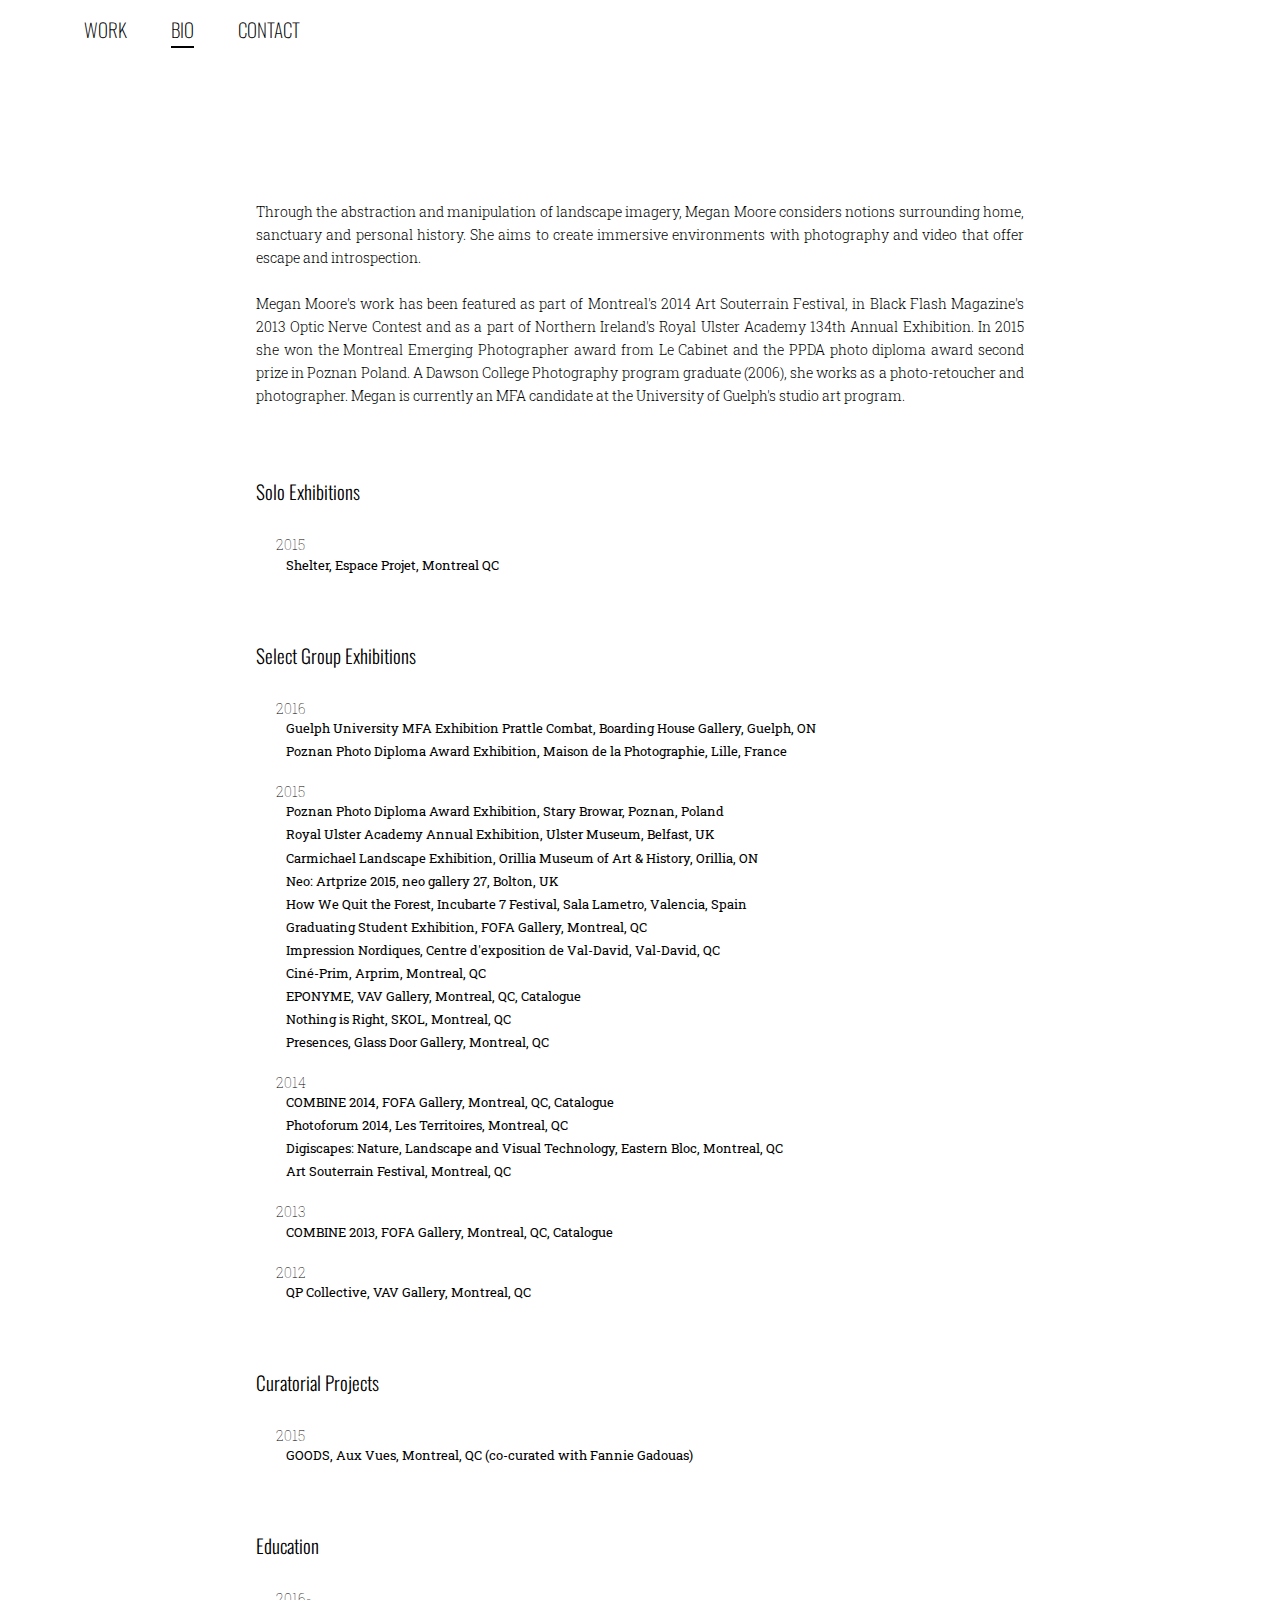
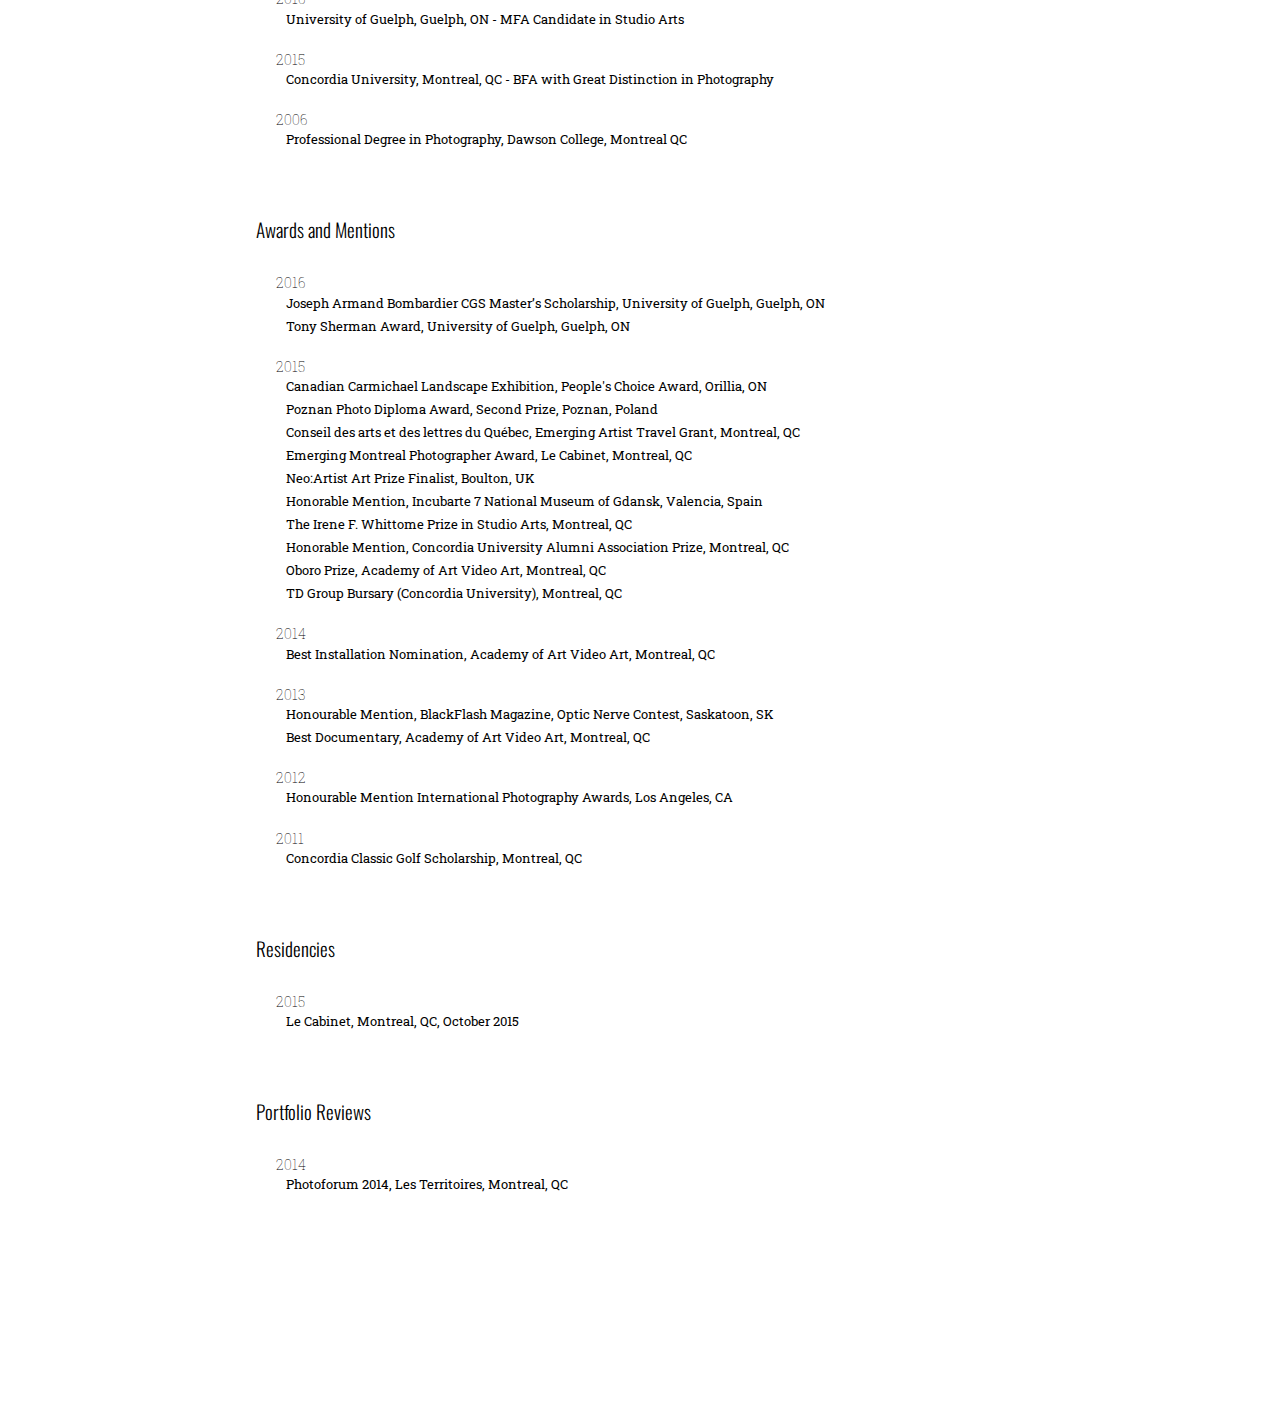
==== bio.html @ 0459675e "First commit of all code of the project" ====
<!DOCTYPE html>
<html>

<head>
    <meta name="viewport" content="width=device-width, initial-scale=1, minimum-scale=1">

    <meta charset="utf-8">
    <title>Megan Moore</title>
    <meta name="description" content="Megan Moore is a Montreal based photography and video artist.">
    <meta property="og:title" content="megan moore" />
    <meta property="og:image" content="http://www.meganmoore.ca/images/shelter/1.jpg" />
    <meta property="og:url" content="http://www.meganmoore.ca" />
    <meta property="og:description" content="Megan Moore is a Montreal based photography and video artist." />
    <meta name="twitter:card" content="summary">
    <meta name="twitter:url" content="http://www.meganmoore.ca">
    <meta name="twitter:title" content="megan moore">
    <meta name="twitter:description" content="Megan Moore is a Montreal based photography and video artist.">
    <meta name="twitter:image" content="http://www.meganmoore.ca/images/shelter/1.jpg">
    <link rel="stylesheet" href="style.css" media="screen" charset="utf-8">
    <style media="screen">
        #menu-bio a {
            padding-bottom: 2px;
            border-bottom: 2px black solid;
        }

        ul {
            padding-left: 30px;
        }

        h3 {
            padding-left: 20px;
        }
    </style>
</head>

<body>
    <ul id="main-menu">
        <li id="menu-work"><a href="work.html">WORK</a></li>
        <li id="menu-bio"><a href="bio.html">BIO</a></li>
        <li id="menu-contact"><a href="contact.html">CONTACT</a></li>
    </ul>
    <section id="bio">
        <div id="container">
            <h4 style="font-weight:300;">
                Through the abstraction and manipulation of landscape imagery, Megan Moore considers notions surrounding home, sanctuary
                and personal history. She aims to create immersive environments with photography and video that offer escape
                and introspection.<br>
                <br> Megan Moore's work has been featured as part of Montreal's 2014 Art Souterrain Festival, in Black Flash
                Magazine's 2013 Optic Nerve Contest and as a part of Northern Ireland's Royal Ulster Academy 134th Annual
                Exhibition. In 2015 she won the Montreal Emerging Photographer award from Le Cabinet and the PPDA photo diploma
                award second prize in Poznan Poland. A Dawson College Photography program graduate (2006), she works as a
                photo-retoucher and photographer. Megan is currently an MFA candidate at the University of Guelph's studio
                art program.
            </h4>
            <h2>Solo Exhibitions</h2>
            <h3>2015</h3>
            <ul>
                <li>Shelter, Espace Projet, Montreal QC</li>
            </ul>
            <br>
            <h2>Select Group Exhibitions</h2>
            <h3>2016</h3>
            <ul>
                <li>Guelph University MFA Exhibition Prattle Combat, Boarding House Gallery, Guelph, ON</li>
                <li>Poznan Photo Diploma Award Exhibition, Maison de la Photographie, Lille, France</li>
            </ul>
            <h3>2015</h3>
            <ul>
                <li>Poznan Photo Diploma Award Exhibition, Stary Browar, Poznan, Poland</li>
                <li>Royal Ulster Academy Annual Exhibition, Ulster Museum, Belfast, UK</li>
                <li>Carmichael Landscape Exhibition, Orillia Museum of Art &amp; History, Orillia, ON</li>
                <li>Neo: Artprize 2015, neo gallery 27, Bolton, UK</li>
                <li>How We Quit the Forest, Incubarte 7 Festival, Sala Lametro, Valencia, Spain</li>
                <li>Graduating Student Exhibition, FOFA Gallery, Montreal, QC </li>
                <li>Impression Nordiques, Centre d'exposition de Val-David, Val-David, QC</li>
                <li>Cin&eacute;-Prim, Arprim, Montreal, QC</li>
                <li>EPONYME, VAV Gallery, Montreal, QC, Catalogue</li>
                <li>Nothing is Right, SKOL, Montreal, QC</li>
                <li>Presences, Glass Door Gallery, Montreal, QC</li>
            </ul>
            <h3>2014</h3>
            <ul>
                <li>COMBINE 2014, FOFA Gallery, Montreal, QC, Catalogue</li>
                <li>Photoforum 2014, Les Territoires, Montreal, QC</li>
                <li>Digiscapes: Nature, Landscape and Visual Technology, Eastern Bloc, Montreal, QC</li>
                <li>Art Souterrain Festival, Montreal, QC</li>
            </ul>
            <h3>2013</h3>
            <ul>
                <li>COMBINE 2013, FOFA Gallery, Montreal, QC, Catalogue</li>
            </ul>
            <h3>2012</h3>
            <ul>
                <li>QP Collective, VAV Gallery, Montreal, QC</li>
            </ul>
            <br>
            <h2>Curatorial Projects </h2>
            <h3>2015</h3>
            <ul>
                <li>GOODS, Aux Vues, Montreal, QC (co-curated with Fannie Gadouas) </li>
            </ul>
            <br>
            <h2>Education</h2>
            <h3>2016-</h3>
            <ul>
                <li>University of Guelph, Guelph, ON - MFA Candidate in Studio Arts</li>
            </ul>
            <h3>2015</h3>
            <ul>
                <li>Concordia University, Montreal, QC - BFA with Great Distinction in Photography </li>
            </ul>
            <h3>2006</h3>
            <ul>
                <li>Professional Degree in Photography, Dawson College, Montreal QC</li>
            </ul>
            <br>

            <h2>Awards and Mentions</h2>
            <h3>2016</h3>
            <ul>
                <li>Joseph Armand Bombardier CGS Master’s Scholarship, University of Guelph, Guelph, ON</li>
                <li>Tony Sherman Award, University of Guelph, Guelph, ON</li>
            </ul>
            <h3>2015</h3>
            <ul>
                <li>Canadian Carmichael Landscape Exhibition, People's Choice Award, Orillia, ON</li>
                <li>Poznan Photo Diploma Award, Second Prize, Poznan, Poland</li>
                <li>Conseil des arts et des lettres du Qu&eacute;bec, Emerging Artist Travel Grant, Montreal, QC</li>
                <li>Emerging Montreal Photographer Award, Le Cabinet, Montreal, QC</li>
                <li>Neo:Artist Art Prize Finalist, Boulton, UK</li>
                <li>Honorable Mention, Incubarte 7 National Museum of Gdansk, Valencia, Spain</li>
                <li>The Irene F. Whittome Prize in Studio Arts, Montreal, QC</li>
                <li>Honorable Mention, Concordia University Alumni Association Prize, Montreal, QC</li>
                <li>Oboro Prize, Academy of Art Video Art, Montreal, QC</li>
                <li>TD Group Bursary (Concordia University), Montreal, QC</li>
            </ul>
            <h3>2014</h3>
            <ul>
                <li>Best Installation Nomination, Academy of Art Video Art, Montreal, QC</li>
            </ul>
            <h3>2013</h3>
            <ul>
                <li>Honourable Mention, BlackFlash Magazine, Optic Nerve Contest, Saskatoon, SK</li>
                <li>Best Documentary, Academy of Art Video Art, Montreal, QC</li>
            </ul>
            <h3>2012</h3>
            <ul>
                <li>Honourable Mention International Photography Awards, Los Angeles, CA</li>
            </ul>
            <h3>2011</h3>
            <ul>
                <li>Concordia Classic Golf Scholarship, Montreal, QC</li>
            </ul>
            <br>
            <!--<h2>Publications / Catalogues</h2>
            <h3>2015</h3>
            <ul>
                <li>Beha, Claire-Marine. Sorties, Quartier Libre, 25 novembre 2015, vol. 23 no. 7, Montreal, QC</li>
                <li>Royal Ulster Academy Annual Exhibition Catalogue, Belfast, UK</li>
                <li>Neo:Artist Artprize 2015 Exhibition Catalogue, Boulton, UK</li>
                <li>EPONYME Exhibition Catalogue, Concordia University, Montreal, QC</li>
                <li>Interfold Magazine, Issue 7, Montreal, QC, Spring 2015, Montreal, QC</li>
            </ul>
            <h3>2014</h3>
            <ul>
                <li>COMBINE 2014 Exhibition Catalogue, FOFA Gallery, Concordia University, Montreal, QC</li>
                <li>Collage, Home 1963-2013, Nouveau Projet, Spring-Summer 2014, 142-143, Montreal, QC</li>
                <li>Concordia Photography Collective, Issue #1, Spring 2014, Montreal, QC</li>
                <li>Yiara Magazine, Issue #2, Winter 2014, Montreal, QC</li>
                <li>Pohl, John. Art Souterrain: The art of everyday life, The Montreal Gazette, March 8th 2014, E4, Montreal,
                    QC
                </li>
                <li>Gunst, Julia. Report from the Underground: Nuit Blanche and Art Souterrain, March 3rd 2014, Montreal, QC<br>
                    <a style="color: black;text-decoration: none;" href="http://www.forgetthebox.net/report-underground-city-nuit-blanche-art-souterrain/">
              http://www.forgetthebox.net/</a></li>
            </ul>
            <h3>2013</h3>
            <ul>
                <li>COMBINE 2013 Exhibition Catalogue, FOFA Gallery, Concordia University, Montreal, QC</li>
                <li>Optic Nerve, Blackflash Magazine, Issue 30.3, Fall 2013, 16, Saskatoon, SK</li>
                <li>Collisions, Interfold Magazine, Issue 4, Montreal, QC, Winter 2013, Montreal, QC</li>
            </ul><br>-->
            <h2>Residencies</h2>
            <h3>2015</h3>
            <ul>
                <li>Le Cabinet, Montreal, QC, October 2015</li>
            </ul>
            <br>
            <h2>Portfolio Reviews</h2>
            <h3>2014</h3>
            <ul>
                <li>Photoforum 2014, Les Territoires, Montreal, QC</li>
            </ul>
            <br>
        </div>
    </section>
    <script src="script.js"></script>
</body>

</html>
---- style.css ----
/*
mobile video posts
size of the video player

*/

@import url('https://fonts.googleapis.com/css?family=Oswald:200|Roboto+Slab:300');
* {
    margin: 0;
}

#workSideMenu {
    cursor: pointer;
}

#workSideMenu {
    fill: black;
}

#workSideMenu:hover {
    color: rgb(95, 40, 150);
    fill: rgb(95, 40, 150);
}

#side-menu a {
    text-decoration: none;
    font-weight: 100;
    color: black;
    font-size: 1em;
}

#side-menu a:hover {
    border-bottom: 1px solid rgb(95, 40, 150);
    color: rgb(95, 40, 150);
    font-size: 1em;
}

#side-menu {
    z-index: 10000;
    position: fixed;
    padding-top: 100px;
    min-height: 800px;
    list-style: none;
    margin: 0;
    transition: top 0.8s;
    background-color: white;
    border-right: 1px solid rgb(200, 200, 200);
    border-bottom: 1px solid rgb(200, 200, 200);
}

#side-menu li {
    padding: 20px;
    padding-left: 50px;
    padding-right: 100px;
    text-align: left;
}

#main-link a {
    font-size: 1.8em;
    position: absolute;
    left: 5vw;
    top: 5vh;
    color: white;
    z-index: 1;
    text-decoration: none;
    font-weight: 100;
    padding-bottom: 2px;
}

#main-link a:hover {
    border-bottom: 2px white solid;
}

@media all and (min-aspect-ratio:1920/1080) {
    #main-video {
        width: 100vw;
        height: auto;
    }
}

@media all and (max-aspect-ratio:1920/1080) {
    #main-video {
        width: auto;
        height: 100vh;
    }
}

body {
    font-family: "Oswald", sans-serif;
    overflow-x: hidden;
}

#main-menu {
    z-index: 2;
    position: fixed;
    top: 0;
    left: 0;
    display: inline-block;
    width: 100vw;
    padding: 15px;
    padding-left: 5vw;
    font-size: 1.2em;
    font-weight: 100;
    background-color: white;
}

#main-menu li a {
    text-decoration: none;
    color: black;
}

#main-menu li {
    display: inline;
    padding: 20px;
}

#main-menu li a:hover {
    cursor: pointer;
    color: rgb(95, 40, 150);
}

.post {
    width: 100vw;
    height: 100vh;
    min-height: 500px;
    display: flex;
    justify-content: center;
    align-items: center;
}

.video-work {
    width: 70vw;
    max-width: 1000px;
    max-height: 666px;
    height: 40vw;
    align-content: center;
    padding: 50px;
    padding-right: 25px;
}

.statement {
    margin-top: -20vh;
    display: flex;
    flex-direction: column;
    justify-content: center;
    max-width: 400px;
    width: 30vw;
    height: 70vh;
    margin-left: -5vw;
    padding-right: 5vw;
}

.statement-video {
    margin-top: -20vh;
    display: flex;
    flex-direction: column;
    justify-content: center;
    max-width: 400px;
    width: 30vw;
    height: 70vh;
    padding-left: 3vw;
    padding-right: 5vw;
}

.statement p,
.statement-video p {
    font-family: "Roboto Slab", serif;
    font-size: 0.8em;
    text-align: justify;
    padding-bottom: 10px;
}

.statement h3,
.statement-video h3 {
    font-family: "Oswald", sans-serif;
    font-size: 1.2em;
    font-weight: 200;
    text-align: justify;
    padding-bottom: 30px;
}

#right-arrow {
    align-self: center;
    fill: white;
    margin-top: -10px;
    margin-left: 12px;
}

.image-gallery {
    padding: 20px;
    display: flex;
    width: 70vw;
    height: 80%;
    max-height: 80%;
    justify-content: center;
    align-items: center;
}

.image-gallery-inner {
    display: inline-flex;
    width: 70%;
    height: auto;
    white-space: nowrap;
    overflow-x: hidden;
    align-items: center;
}

@media all and (min-aspect-ratio:10/4) {
    .image-gallery-inner {
        max-width: 60%;
    }
}

.image-gallery-inner img {
    width: 100%;
    height: auto;
    min-width: 100%;
    display: inline;
    margin-left: 0px;
    transition: margin-left 0.5s;
}

#left-arrow-stdamase,
#left-arrow-homes,
#left-arrow-shelter,
#left-arrow-specimens {
    visibility: hidden;
}

#left-arrow-stdamase,
#left-arrow-homes,
#left-arrow-shelter,
#left-arrow-specimens,
#right-arrow-stdamase,
#right-arrow-homes,
#right-arrow-shelter,
#right-arrow-specimens {
    /*cursor: pointer;*/
    z-index: 1000;
}

#left-arrow-stdamase:hover,
#left-arrow-homes:hover,
#left-arrow-shelter:hover,
#left-arrow-specimens:hover,
#right-arrow-stdamase:hover,
#right-arrow-homes:hover,
#right-arrow-shelter:hover,
#right-arrow-specimens:hover {
    fill: rgb(95, 40, 150);
}

#bio {
    width: 100vw;
    display: flex;
    justify-content: center;
}

#container {
    text-align: justify;
    padding-top: 200px;
    padding-bottom: 200px;
    width: 60vw;
    max-width: 1000px;
}

#bio p {
    font-family: 'Roboto Slab', serif;
    font-size: 0.9em;
    line-height: 1.6em;
}

#bio li {
    font-family: 'Roboto Slab', serif;
    font-size: 0.8em;
    line-height: 1.8em;
    list-style-type: none;
}

#bio h3 {
    padding-top: 20px;
    font-weight: 100;
    font-family: 'Roboto Slab', serif;
    line-height: 1.2em;
    font-size: 0.9em;
}

#bio h2 {
    font-weight: 300;
    padding-top: 40px;
    padding-bottom: 10px;
    font-size: 1.2em;
}

#bio h4 {
    font-weight: 100;
    font-family: 'Roboto Slab', serif;
    font-size: 0.9em;
    padding-bottom: 30px;
    line-height: 1.6em;
}

#contact {
    width: 100vw;
    height: 100vh;
    display: flex;
    justify-content: center;
    align-content: center;
}

#contact-info {
    align-self: center;
    font-weight: 100;
    font-size: 1.2em;
    margin-top: -100px;
}

#contact-info a {
    color: black;
    font-size: 0.8em;
}

#contact-info p {
    padding: 50px;
    padding-top: 40px;
    border-top: 1px solid black;
    border-bottom: 1px solid black;
}

@media all and (max-width:980px) {
    .image-gallery {
        margin-top: 60px;
        padding: 0px;
        display: flex;
        width: 100vw;
        height: auto;
        max-height: 80%;
        justify-content: center;
        align-items: center;
        padding-bottom: 25px;
    }
    .post {
        width: 100vw;
        height: 100vh;
        min-height: 700px;
        display: flex;
        justify-content: center;
        align-items: center;
        flex-direction: column;
    }
    .statement {
        margin-top: 0px;
        padding-top: 0px;
        display: flex;
        flex-direction: column;
        justify-content: center;
        max-width: none;
        width: 80vw;
        height: auto;
        margin-left: 0;
        padding-right: 0;
        padding-left: 0;
    }
    .statement-video {
        margin-top: 0px;
        padding-top: 0px;
        display: flex;
        flex-direction: column;
        justify-content: center;
        max-width: none;
        width: 80vw;
        height: auto;
        margin-left: 0;
        padding-right: 0;
        padding-left: 0;
    }
    .video-work {
        width: 90vw;
        height: 60vw;
        align-content: center;
        padding: 0px;
        padding-bottom: 25px;
    }
}

@media all and (max-width:700px) {
    #container {
        text-align: justify;
        padding-top: 200px;
        padding-bottom: 200px;
        width: 80vw;
        max-width: 1000px;
    }
    #side-menu {
        z-index: 1001;
        position: fixed;
        padding-top: 50px;
        height: 100vh;
        max-height: 600px;
        width: 100vw;
        list-style: none;
        margin: 0;
        transition: top 0.8s;
        background-color: white;
        border-right: 1px solid rgb(200, 200, 200);
        border-bottom: 1px solid rgb(200, 200, 200);
        font-size: 1em;
    }
    #side-menu li {
        padding: 10px;
        padding-left: 20px;
        text-align: left;
    }
    #main-menu {
        z-index: 2000;
        position: fixed;
        top: 0;
        left: 0;
        width: 100vw;
        font-size: 1em;
        font-weight: 100;
        background-color: white;
        padding: 0;
        padding-top: 10px;
        padding-bottom: 10px;
    }
    #main-menu li a {
        text-decoration: none;
        color: black;
    }
    #main-menu li {
        padding: 0;
        padding-left: 15px;
        padding-right: 15px;
    }
}

@media all and (max-width:980px) and (orientation: landscape) {
    .video-work {
        width: 100vh;
        height: 66.6vh;
        align-content: center;
        padding: 0px;
        padding-top: 40px;
        padding-bottom: 25px;
    }
    .image-gallery {
        margin-top: 60px;
        padding: 0px;
        display: flex;
        width: 90vw;
        max-width: 700px;
        height: auto;
        max-height: 70vh;
        justify-content: center;
        align-items: center;
        padding-bottom: 25px;
    }
    .image-gallery-inner {
        display: inline-flex;
        width: 90%;
        max-height: 100%;
        white-space: nowrap;
        overflow-x: hidden;
        align-items: center;
    }
    .post {
        height: 120vh;
    }
}
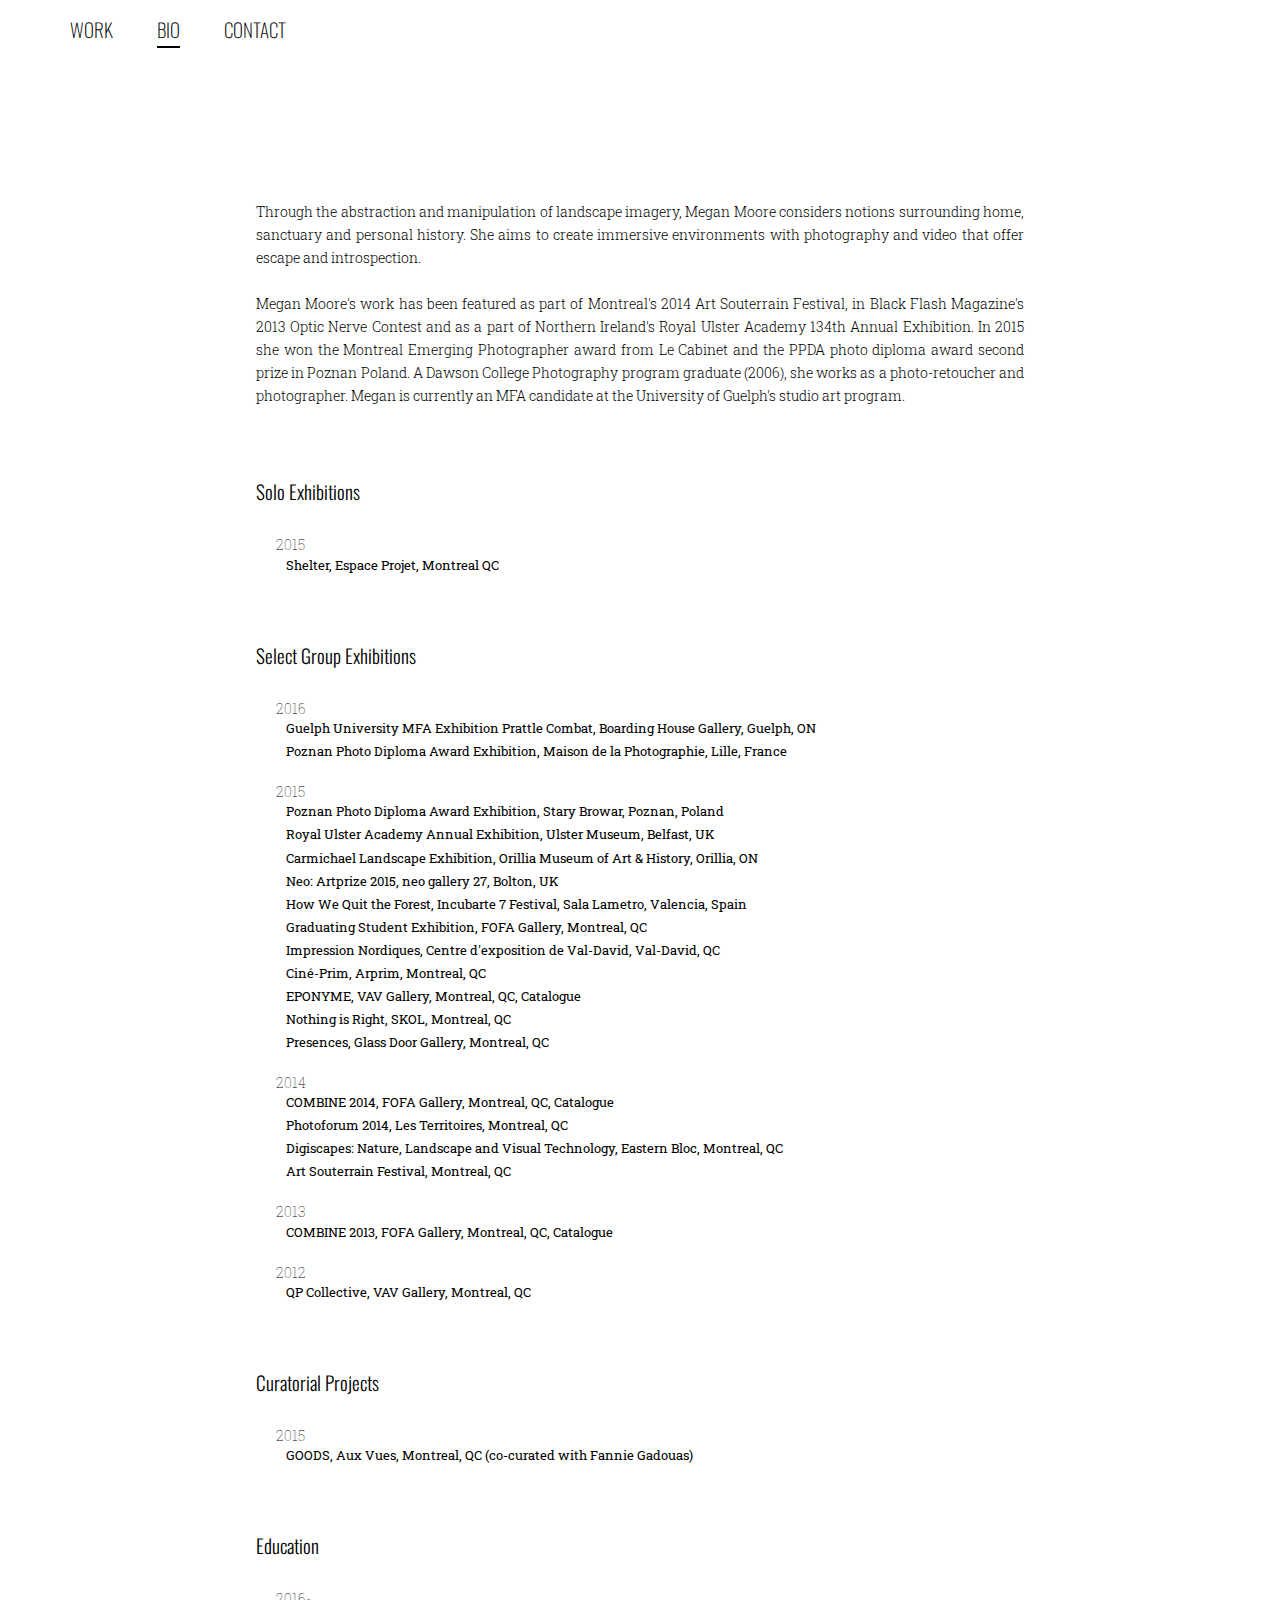
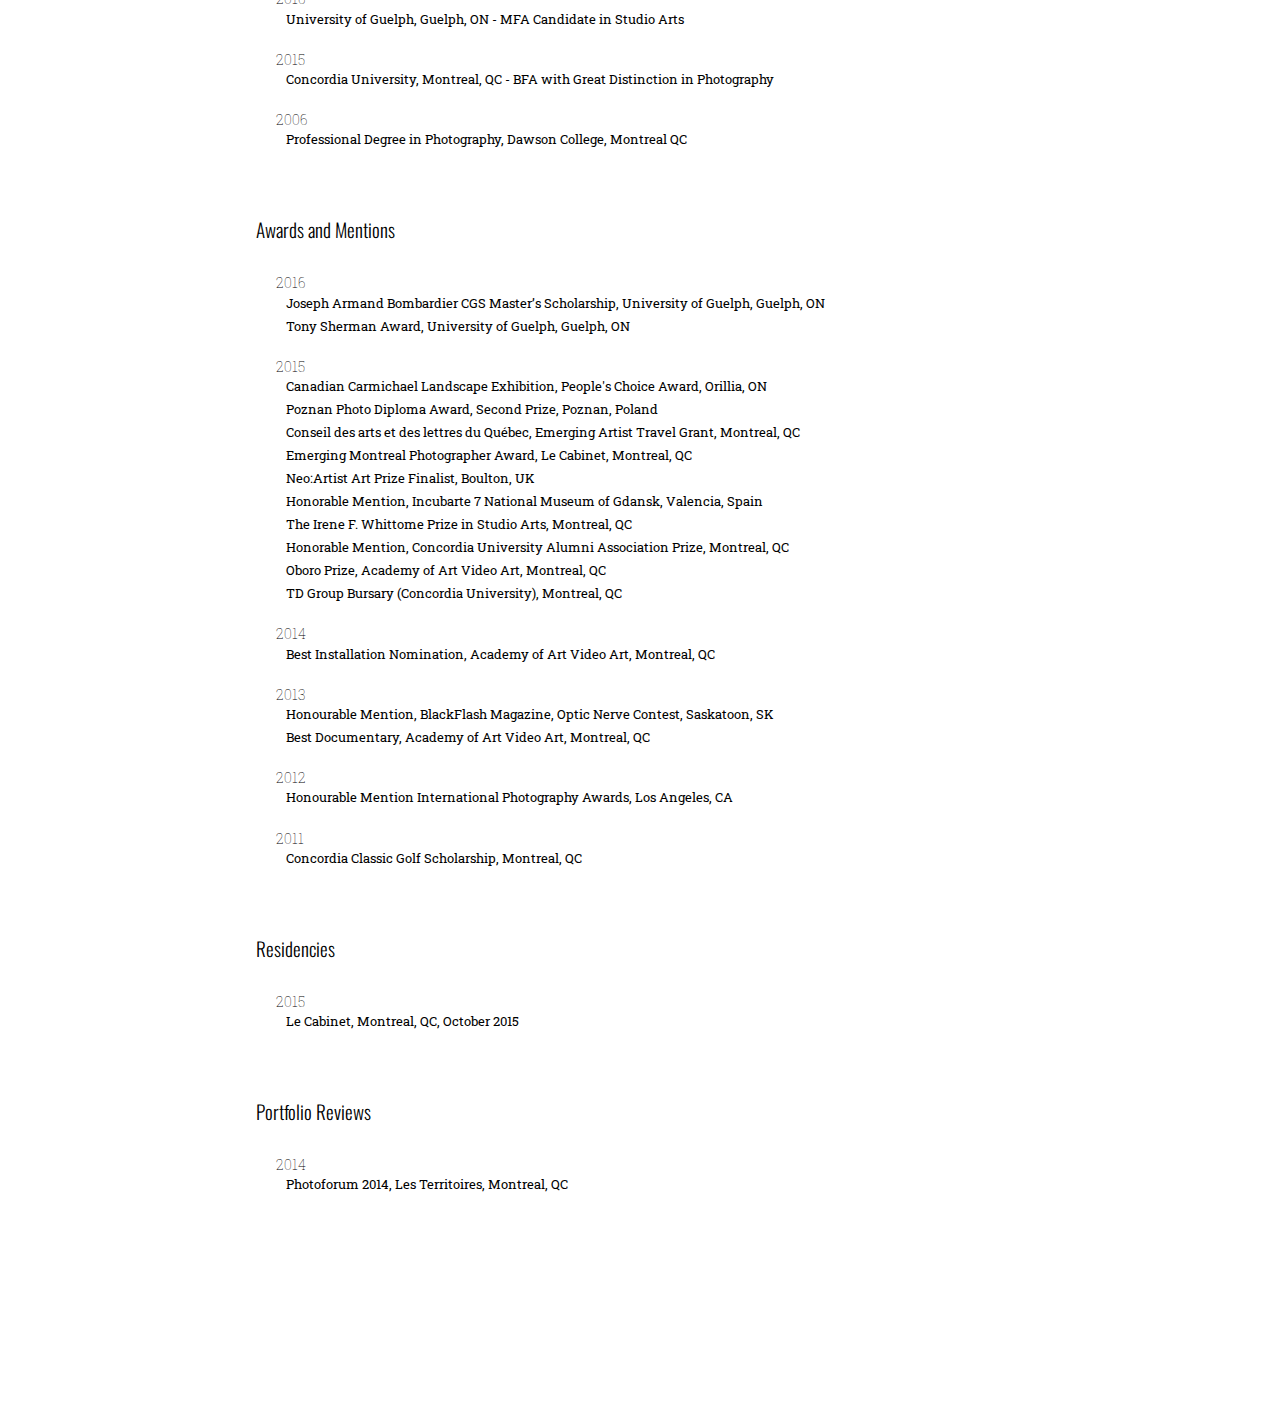
==== commit 36458bb4: "Modified media queries in style.css" ====
--- a/bio.html
+++ b/bio.html
@@ -40,7 +40,7 @@
         <li id="menu-contact"><a href="contact.html">CONTACT</a></li>
     </ul>
     <section id="bio">
-        <div id="container">
+        <div id="bio-container">
             <h4 style="font-weight:300;">
                 Through the abstraction and manipulation of landscape imagery, Megan Moore considers notions surrounding home, sanctuary
                 and personal history. She aims to create immersive environments with photography and video that offer escape
--- a/style.css
+++ b/style.css
@@ -1,58 +1,39 @@
-/*
-mobile video posts
-size of the video player
-
-*/
-
 @import url('https://fonts.googleapis.com/css?family=Oswald:200|Roboto+Slab:300');
+
+/*Intro page video full screen*/
+
+@media all and (min-aspect-ratio:1920/1080) {
+    #main-video {
+        width: 100vw;
+        height: auto;
+    }
+}
+
+@media all and (max-aspect-ratio:1920/1080) {
+    #main-video {
+        width: auto;
+        height: 100vh;
+    }
+}
+
+
+/*Limits size of image gallery over a specific aspect ratio*/
+
+@media all and (min-aspect-ratio:10/4) {
+    .image-gallery-inner {
+        max-width: 60%;
+    }
+}
+
+
+/*Applicable to every screen*/
+
 * {
     margin: 0;
 }
 
-#workSideMenu {
-    cursor: pointer;
-}
-
-#workSideMenu {
-    fill: black;
-}
-
-#workSideMenu:hover {
-    color: rgb(95, 40, 150);
-    fill: rgb(95, 40, 150);
-}
-
-#side-menu a {
-    text-decoration: none;
-    font-weight: 100;
-    color: black;
-    font-size: 1em;
-}
-
-#side-menu a:hover {
-    border-bottom: 1px solid rgb(95, 40, 150);
-    color: rgb(95, 40, 150);
-    font-size: 1em;
-}
-
-#side-menu {
-    z-index: 10000;
-    position: fixed;
-    padding-top: 100px;
-    min-height: 800px;
-    list-style: none;
-    margin: 0;
-    transition: top 0.8s;
-    background-color: white;
-    border-right: 1px solid rgb(200, 200, 200);
-    border-bottom: 1px solid rgb(200, 200, 200);
-}
-
-#side-menu li {
-    padding: 20px;
-    padding-left: 50px;
-    padding-right: 100px;
-    text-align: left;
+body {
+    font-family: "Oswald", sans-serif;
 }
 
 #main-link a {
@@ -71,25 +52,6 @@
     border-bottom: 2px white solid;
 }
 
-@media all and (min-aspect-ratio:1920/1080) {
-    #main-video {
-        width: 100vw;
-        height: auto;
-    }
-}
-
-@media all and (max-aspect-ratio:1920/1080) {
-    #main-video {
-        width: auto;
-        height: 100vh;
-    }
-}
-
-body {
-    font-family: "Oswald", sans-serif;
-    overflow-x: hidden;
-}
-
 #main-menu {
     z-index: 2;
     position: fixed;
@@ -98,7 +60,7 @@
     display: inline-block;
     width: 100vw;
     padding: 15px;
-    padding-left: 5vw;
+    padding-left: 50px;
     font-size: 1.2em;
     font-weight: 100;
     background-color: white;
@@ -115,7 +77,68 @@
 }
 
 #main-menu li a:hover {
+    color: rgb(95, 40, 150);
+}
+
+#arrowSideMenu {
     cursor: pointer;
+}
+
+#arrowSideMenu {
+    fill: black;
+}
+
+#arrowSideMenu:hover {
+    color: rgb(95, 40, 150);
+    fill: rgb(95, 40, 150);
+}
+
+#side-menu a {
+    text-decoration: none;
+    font-weight: 100;
+    color: black;
+    font-size: 1em;
+}
+
+#side-menu a:hover {
+    border-bottom: 1px solid rgb(95, 40, 150);
+    color: rgb(95, 40, 150);
+}
+
+#side-menu {
+    z-index: 10000;
+    position: fixed;
+    padding-top: 100px;
+    min-height: 800px;
+    max-height: 1000px;
+    list-style: none;
+    transition: top 0.8s;
+    background-color: white;
+    border-right: 1px solid rgb(200, 200, 200);
+    border-bottom: 1px solid rgb(200, 200, 200);
+}
+
+#side-menu li {
+    padding: 20px;
+    padding-left: 50px;
+    padding-right: 100px;
+    text-align: left;
+}
+
+#left-arrow-stdamase,
+#left-arrow-homes,
+#left-arrow-shelter,
+#left-arrow-specimens {
+    visibility: hidden;
+}
+
+.arrow {
+    /*cursor: pointer;*/
+    z-index: 1000;
+}
+
+.arrow:hover {
+    fill: rgb(95, 40, 150);
     color: rgb(95, 40, 150);
 }
 
@@ -151,39 +174,23 @@
 }
 
 .statement-video {
-    margin-top: -20vh;
-    display: flex;
-    flex-direction: column;
-    justify-content: center;
-    max-width: 400px;
-    width: 30vw;
-    height: 70vh;
+    margin-left: 0vw;
     padding-left: 3vw;
-    padding-right: 5vw;
-}
-
-.statement p,
-.statement-video p {
+}
+
+.statement p {
     font-family: "Roboto Slab", serif;
     font-size: 0.8em;
     text-align: justify;
     padding-bottom: 10px;
 }
 
-.statement h3,
-.statement-video h3 {
+.statement h3 {
     font-family: "Oswald", sans-serif;
     font-size: 1.2em;
     font-weight: 200;
     text-align: justify;
     padding-bottom: 30px;
-}
-
-#right-arrow {
-    align-self: center;
-    fill: white;
-    margin-top: -10px;
-    margin-left: 12px;
 }
 
 .image-gallery {
@@ -205,49 +212,12 @@
     align-items: center;
 }
 
-@media all and (min-aspect-ratio:10/4) {
-    .image-gallery-inner {
-        max-width: 60%;
-    }
-}
-
 .image-gallery-inner img {
     width: 100%;
     height: auto;
     min-width: 100%;
-    display: inline;
     margin-left: 0px;
     transition: margin-left 0.5s;
-}
-
-#left-arrow-stdamase,
-#left-arrow-homes,
-#left-arrow-shelter,
-#left-arrow-specimens {
-    visibility: hidden;
-}
-
-#left-arrow-stdamase,
-#left-arrow-homes,
-#left-arrow-shelter,
-#left-arrow-specimens,
-#right-arrow-stdamase,
-#right-arrow-homes,
-#right-arrow-shelter,
-#right-arrow-specimens {
-    /*cursor: pointer;*/
-    z-index: 1000;
-}
-
-#left-arrow-stdamase:hover,
-#left-arrow-homes:hover,
-#left-arrow-shelter:hover,
-#left-arrow-specimens:hover,
-#right-arrow-stdamase:hover,
-#right-arrow-homes:hover,
-#right-arrow-shelter:hover,
-#right-arrow-specimens:hover {
-    fill: rgb(95, 40, 150);
 }
 
 #bio {
@@ -256,7 +226,7 @@
     justify-content: center;
 }
 
-#container {
+#bio-container {
     text-align: justify;
     padding-top: 200px;
     padding-bottom: 200px;
@@ -327,89 +297,81 @@
     border-bottom: 1px solid black;
 }
 
-@media all and (max-width:980px) {
+@media all and (max-width:980px) and (min-width:700px) {
+    .post {
+        min-height: 700px;
+        flex-direction: column;
+    }
     .image-gallery {
         margin-top: 60px;
         padding: 0px;
-        display: flex;
         width: 100vw;
         height: auto;
         max-height: 80%;
-        justify-content: center;
-        align-items: center;
         padding-bottom: 25px;
-    }
-    .post {
-        width: 100vw;
-        height: 100vh;
-        min-height: 700px;
-        display: flex;
-        justify-content: center;
-        align-items: center;
-        flex-direction: column;
     }
     .statement {
         margin-top: 0px;
         padding-top: 0px;
-        display: flex;
-        flex-direction: column;
-        justify-content: center;
-        max-width: none;
+        max-width: 600px;
         width: 80vw;
         height: auto;
         margin-left: 0;
         padding-right: 0;
         padding-left: 0;
     }
-    .statement-video {
-        margin-top: 0px;
-        padding-top: 0px;
-        display: flex;
-        flex-direction: column;
-        justify-content: center;
-        max-width: none;
-        width: 80vw;
-        height: auto;
-        margin-left: 0;
-        padding-right: 0;
-        padding-left: 0;
-    }
     .video-work {
         width: 90vw;
         height: 60vw;
-        align-content: center;
         padding: 0px;
         padding-bottom: 25px;
     }
 }
 
+@media all and (max-width:980px) and (min-width:701px) and (orientation: landscape) {
+    .post {
+        height: 120vh;
+    }
+    .video-work {
+        width: 120vh;
+        height: 67.5vh;
+        max-width: 700px;
+        padding-top: 40px;
+    }
+    .image-gallery {
+        width: 120vh;
+        height: auto;
+        max-width: 700px;
+    }
+    .image-gallery-inner {
+        width: 90%;
+        max-height: 100%;
+    }
+}
+
 @media all and (max-width:700px) {
+    .post {
+        min-height: 700px;
+        flex-direction: column;
+    }
+    #side-menu {
+        z-index: 1001;
+        padding-top: 50px;
+        height: 100vh;
+        max-height: 600px;
+        width: 100vw;
+        font-size: 1em;
+    }
+    #side-menu li {
+        padding: 10px;
+        padding-left: 20px;
+    }
     #container {
         text-align: justify;
         padding-top: 200px;
         padding-bottom: 200px;
         width: 80vw;
         max-width: 1000px;
-    }
-    #side-menu {
-        z-index: 1001;
-        position: fixed;
-        padding-top: 50px;
-        height: 100vh;
-        max-height: 600px;
-        width: 100vw;
-        list-style: none;
-        margin: 0;
-        transition: top 0.8s;
-        background-color: white;
-        border-right: 1px solid rgb(200, 200, 200);
-        border-bottom: 1px solid rgb(200, 200, 200);
-        font-size: 1em;
-    }
-    #side-menu li {
-        padding: 10px;
-        padding-left: 20px;
-        text-align: left;
     }
     #main-menu {
         z-index: 2000;
@@ -433,38 +395,28 @@
         padding-left: 15px;
         padding-right: 15px;
     }
-}
-
-@media all and (max-width:980px) and (orientation: landscape) {
-    .video-work {
-        width: 100vh;
-        height: 66.6vh;
-        align-content: center;
-        padding: 0px;
-        padding-top: 40px;
-        padding-bottom: 25px;
-    }
     .image-gallery {
         margin-top: 60px;
         padding: 0px;
-        display: flex;
+        width: 100vw;
+        height: auto;
+        max-height: 80%;
+        padding-bottom: 25px;
+    }
+    .statement {
+        margin-top: 0px;
+        padding-top: 0px;
+        max-width: 600px;
+        width: 80vw;
+        height: auto;
+        margin-left: 0;
+        padding-right: 0;
+        padding-left: 0;
+    }
+    .video-work {
         width: 90vw;
-        max-width: 700px;
-        height: auto;
-        max-height: 70vh;
-        justify-content: center;
-        align-items: center;
+        height: 60vw;
+        padding: 0px;
         padding-bottom: 25px;
     }
-    .image-gallery-inner {
-        display: inline-flex;
-        width: 90%;
-        max-height: 100%;
-        white-space: nowrap;
-        overflow-x: hidden;
-        align-items: center;
-    }
-    .post {
-        height: 120vh;
-    }
 }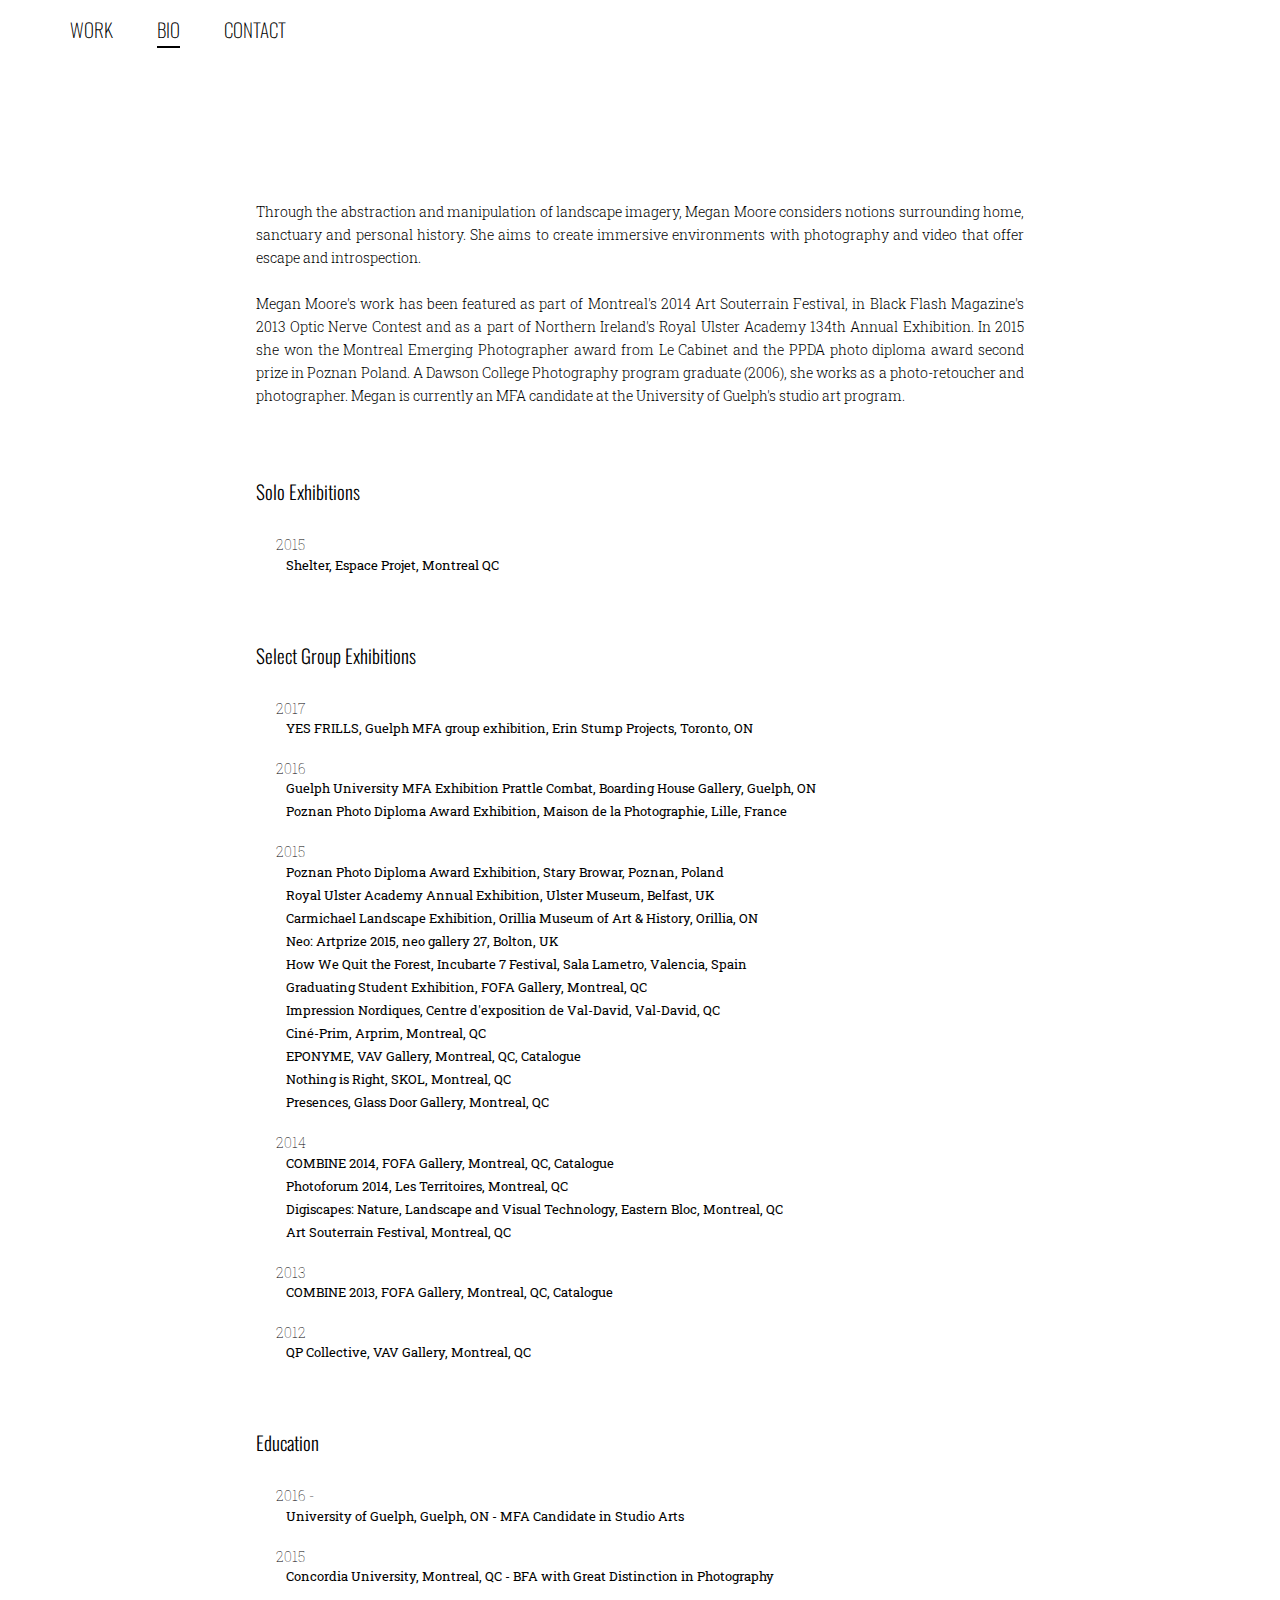
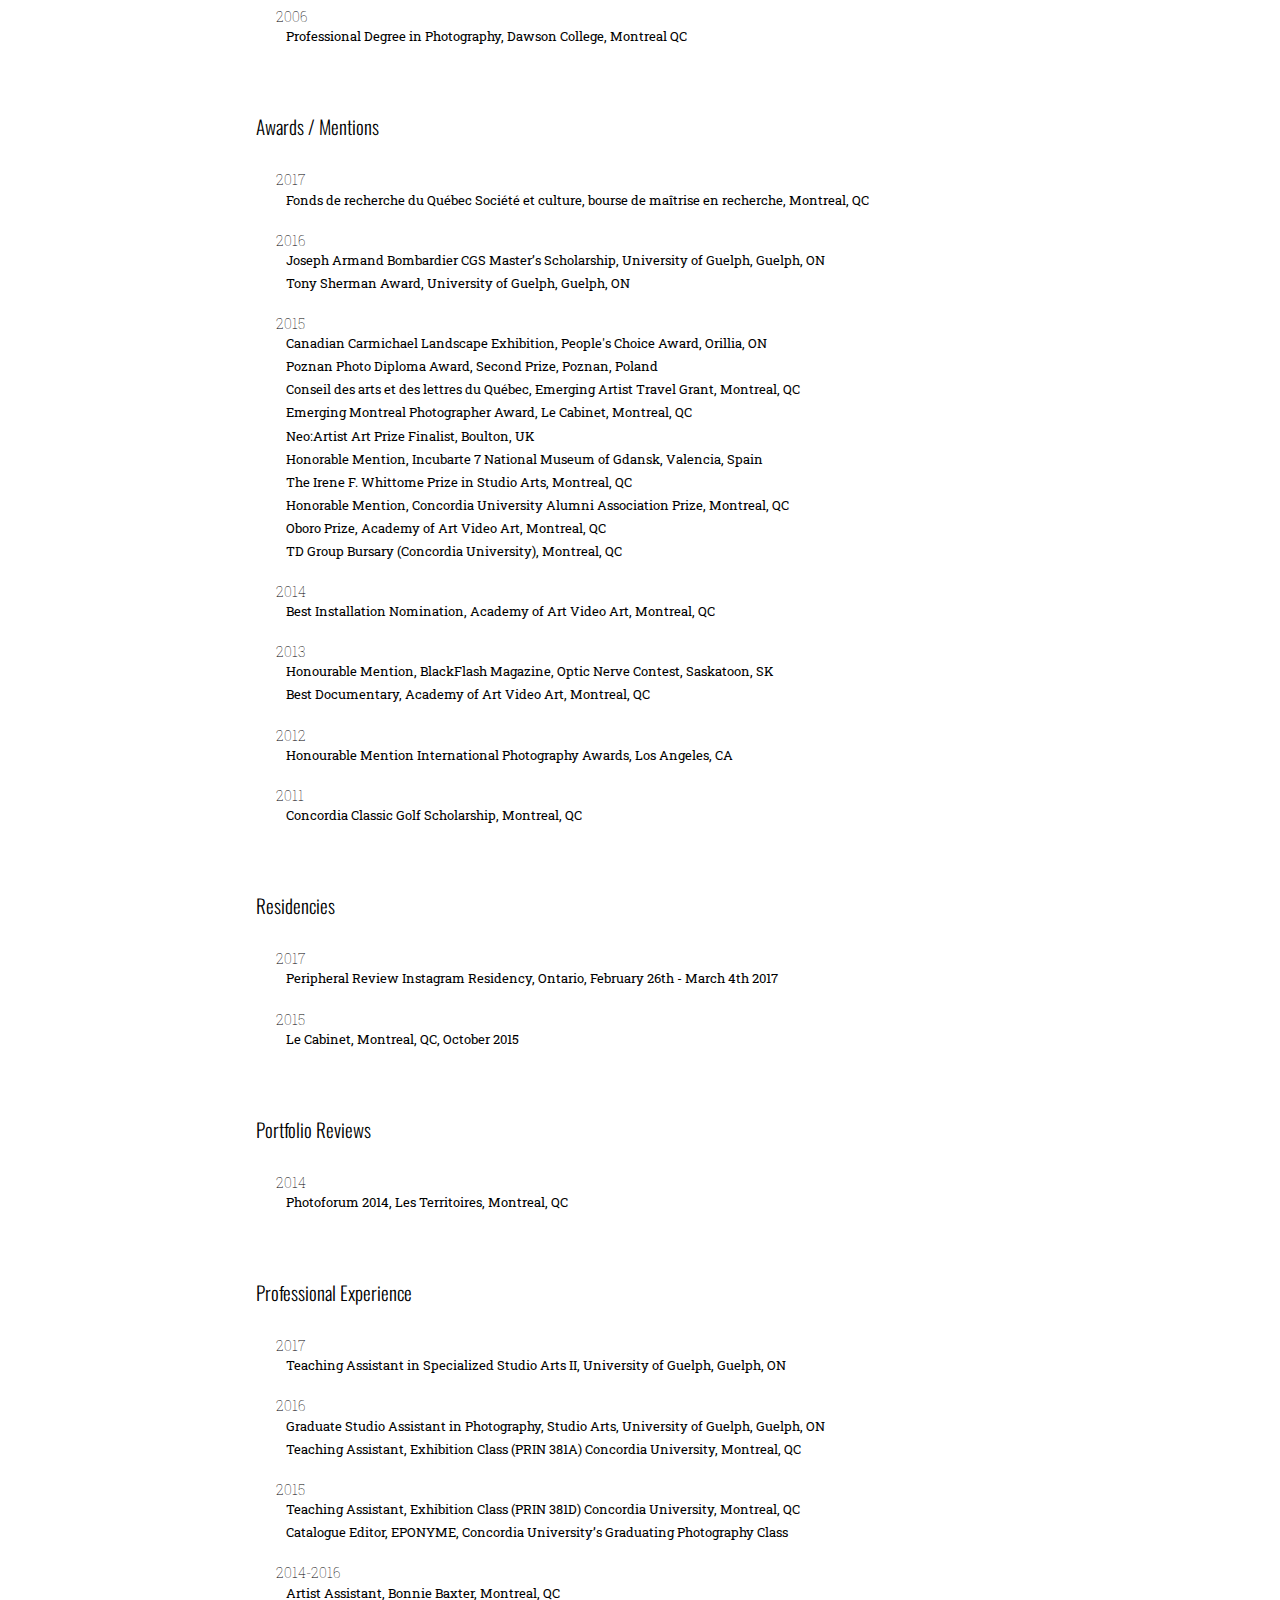
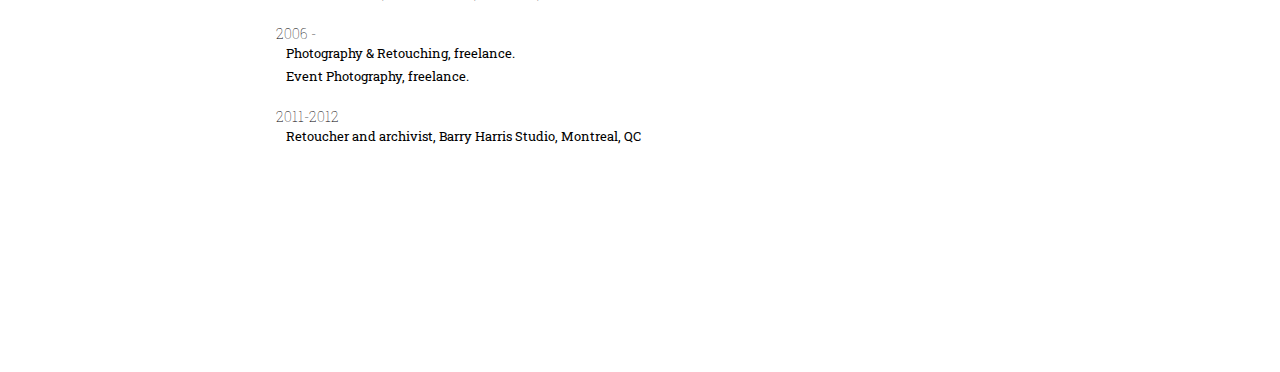
==== commit 6e91a865: "Final modifications for July 2017 deploy" ====
--- a/bio.html
+++ b/bio.html
@@ -59,6 +59,10 @@
             </ul>
             <br>
             <h2>Select Group Exhibitions</h2>
+            <h3>2017</h3>
+            <ul>
+                <li> YES FRILLS, Guelph MFA group exhibition, Erin Stump Projects, Toronto, ON</li>
+            </ul>
             <h3>2016</h3>
             <ul>
                 <li>Guelph University MFA Exhibition Prattle Combat, Boarding House Gallery, Guelph, ON</li>
@@ -94,14 +98,8 @@
                 <li>QP Collective, VAV Gallery, Montreal, QC</li>
             </ul>
             <br>
-            <h2>Curatorial Projects </h2>
-            <h3>2015</h3>
-            <ul>
-                <li>GOODS, Aux Vues, Montreal, QC (co-curated with Fannie Gadouas) </li>
-            </ul>
-            <br>
             <h2>Education</h2>
-            <h3>2016-</h3>
+            <h3>2016 -</h3>
             <ul>
                 <li>University of Guelph, Guelph, ON - MFA Candidate in Studio Arts</li>
             </ul>
@@ -115,7 +113,13 @@
             </ul>
             <br>
 
-            <h2>Awards and Mentions</h2>
+            <h2>Awards / Mentions</h2>
+            <h3>2017</h3>
+            <ul>
+                <li>Fonds de recherche du Qu&eacute;bec Soci&eacute;t&eacute; et culture, bourse de ma&icirc;trise en recherche,
+                    Montreal, QC
+                </li>
+            </ul>
             <h3>2016</h3>
             <ul>
                 <li>Joseph Armand Bombardier CGS Master’s Scholarship, University of Guelph, Guelph, ON</li>
@@ -181,6 +185,10 @@
                 <li>Collisions, Interfold Magazine, Issue 4, Montreal, QC, Winter 2013, Montreal, QC</li>
             </ul><br>-->
             <h2>Residencies</h2>
+            <h3>2017</h3>
+            <ul>
+                <li>Peripheral Review Instagram Residency, Ontario, February 26th - March 4th 2017</li>
+            </ul>
             <h3>2015</h3>
             <ul>
                 <li>Le Cabinet, Montreal, QC, October 2015</li>
@@ -190,6 +198,35 @@
             <h3>2014</h3>
             <ul>
                 <li>Photoforum 2014, Les Territoires, Montreal, QC</li>
+            </ul>
+            <br>
+            <h2>Professional Experience</h2>
+            <h3>2017</h3>
+            <ul>
+                <li>Teaching Assistant in Specialized Studio Arts II, University of Guelph, Guelph, ON</li>
+            </ul>
+            <h3>2016</h3>
+            <ul>
+                <li>Graduate Studio Assistant in Photography, Studio Arts, University of Guelph, Guelph, ON</li>
+                <li>Teaching Assistant, Exhibition Class (PRIN 381A) Concordia University, Montreal, QC</li>
+            </ul>
+            <h3>2015</h3>
+            <ul>
+                <li>Teaching Assistant, Exhibition Class (PRIN 381D) Concordia University, Montreal, QC</li>
+                <li>Catalogue Editor, EPONYME, Concordia University’s Graduating Photography Class</li>
+            </ul>
+            <h3>2014-2016</h3>
+            <ul>
+                <li>Artist Assistant, Bonnie Baxter, Montreal, QC</li>
+            </ul>
+            <h3>2006 -</h3>
+            <ul>
+                <li>Photography & Retouching, freelance.</li>
+                <li>Event Photography, freelance.</li>
+            </ul>
+            <h3>2011-2012</h3>
+            <ul>
+                <li>Retoucher and archivist, Barry Harris Studio, Montreal, QC</li>
             </ul>
             <br>
         </div>
--- a/style.css
+++ b/style.css
@@ -2,7 +2,38 @@
 
 /*Intro page video full screen*/
 
-@media all and (min-aspect-ratio:1920/1080) {
+.video-container {
+    z-index: -1;
+    position: absolute;
+    top: 0;
+    left: 0;
+    width: 100vw;
+    height: 100vh;
+}
+
+.video-container>video {
+    display: block;
+    position: absolute;
+    left: 50%;
+    top: 50%;
+    transform: translate(-50%, -50%);
+    z-index: 1;
+}
+
+@media screen and (max-aspect-ratio: 1920/1080) {
+    .video-container>video {
+        height: 100%;
+    }
+}
+
+@media screen and (min-aspect-ratio: 1920/1080) {
+    .video-container>video {
+        width: 100%;
+    }
+}
+
+
+/*@media all and (min-aspect-ratio:1920/1080) {
     #main-video {
         width: 100vw;
         height: auto;
@@ -14,16 +45,7 @@
         width: auto;
         height: 100vh;
     }
-}
-
-
-/*Limits size of image gallery over a specific aspect ratio*/
-
-@media all and (min-aspect-ratio:10/4) {
-    .image-gallery-inner {
-        max-width: 60%;
-    }
-}
+}*/
 
 
 /*Applicable to every screen*/
@@ -108,7 +130,7 @@
 #side-menu {
     z-index: 10000;
     position: fixed;
-    padding-top: 100px;
+    padding-top: 50px;
     min-height: 800px;
     max-height: 1000px;
     list-style: none;
@@ -116,10 +138,11 @@
     background-color: white;
     border-right: 1px solid rgb(200, 200, 200);
     border-bottom: 1px solid rgb(200, 200, 200);
+    overflow-y: scroll;
 }
 
 #side-menu li {
-    padding: 20px;
+    padding: 10px;
     padding-left: 50px;
     padding-right: 100px;
     text-align: left;
@@ -153,8 +176,8 @@
 
 .video-work {
     width: 70vw;
-    max-width: 1000px;
-    max-height: 666px;
+    max-width: 1200px;
+    max-height: 800px;
     height: 40vw;
     align-content: center;
     padding: 50px;
@@ -328,6 +351,15 @@
     }
 }
 
+
+/*Limits size of image gallery over a specific aspect ratio*/
+
+@media all and (min-aspect-ratio:10/4) {
+    .image-gallery-inner {
+        max-width: 60%;
+    }
+}
+
 @media all and (max-width:980px) and (min-width:701px) and (orientation: landscape) {
     .post {
         height: 120vh;
@@ -419,4 +451,37 @@
         padding: 0px;
         padding-bottom: 25px;
     }
+    #bio-container {
+        text-align: justify;
+        padding-top: 200px;
+        padding-bottom: 200px;
+        width: 80vw;
+    }
+}
+
+@media all and (max-width:700px) and (orientation: landscape) {
+    #main-menu {
+        z-index: 2;
+        position: fixed;
+        top: 0;
+        left: 0;
+        display: inline-block;
+        width: 100vw;
+        padding: 10px;
+        padding-left: 50px;
+        font-size: 0.8em;
+        font-weight: 100;
+        background-color: white;
+    }
+    #main-menu li a {
+        text-decoration: none;
+        color: black;
+    }
+    #main-menu li {
+        display: inline;
+        padding-left: 20px;
+        padding-right: 20px;
+        padding-top: 5px;
+        padding-bottom: 5px;
+    }
 }